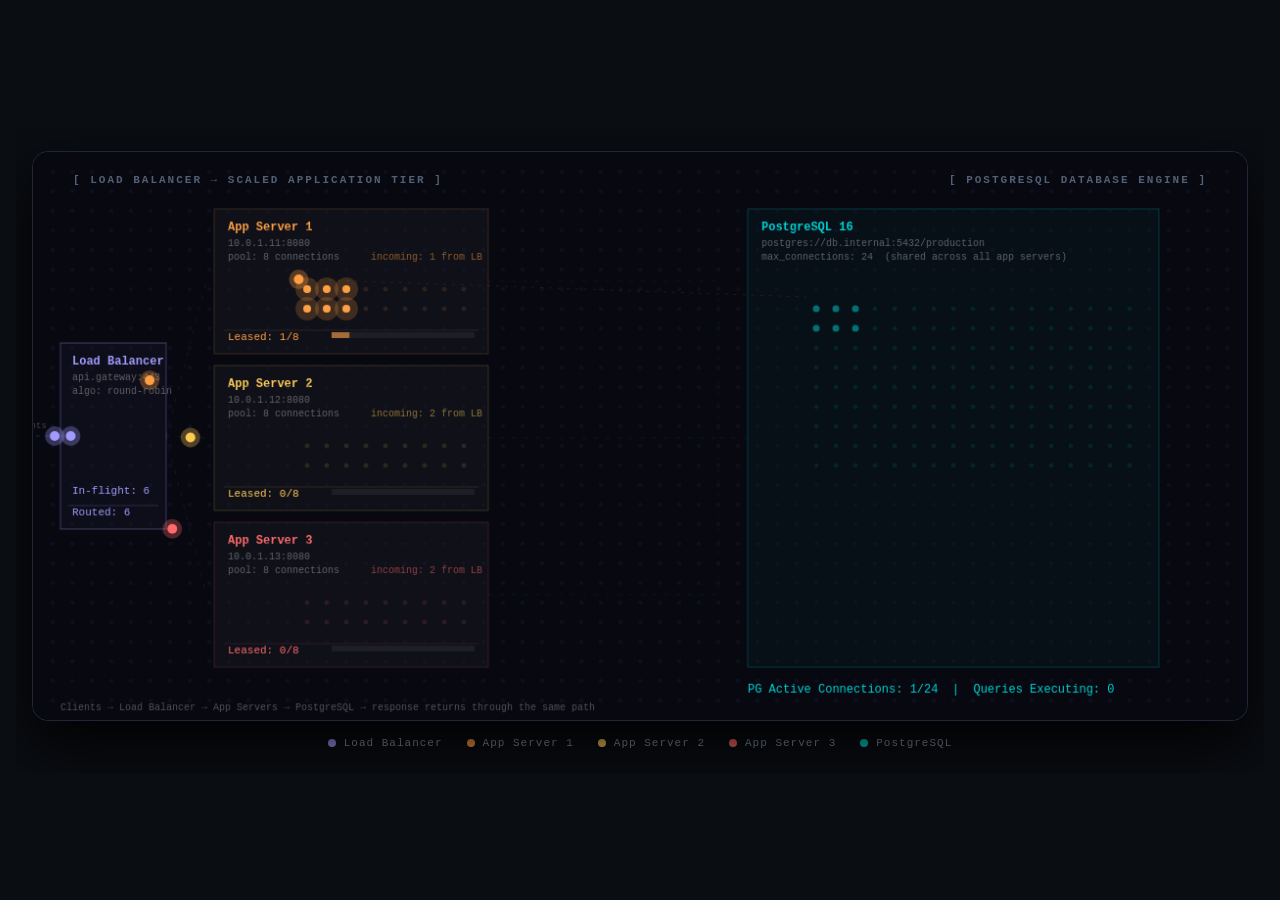
==== learnings/pg-connection-pool.html @ cda3aa51 "Simplify learnings page and expand canvas topics. Strip resume-style sections, add KRaft and Postgre" ====
<!DOCTYPE html>
<html lang="en">
<head>
    <meta charset="UTF-8">
    <meta name="viewport" content="width=device-width, initial-scale=1.0">
    <title>PostgreSQL Connection Pool</title>
    <style>
        * { margin: 0; padding: 0; box-sizing: border-box; }
        body, html {
            width: 100%; min-height: 100%;
            background-color: #0a0d12;
            display: flex; flex-direction: column; justify-content: center; align-items: center;
            font-family: "JetBrains Mono", "Courier New", Courier, monospace;
            color: #8b95a8;
            padding: 24px 16px;
            overflow-x: auto;
        }
        #canvas-container {
            position: relative;
            box-shadow: 0 25px 60px rgba(0, 0, 0, 0.9);
            border-radius: 16px;
            border: 1px solid #1f2736;
            max-width: 100%;
        }
        canvas { display: block; background: #070810; border-radius: 16px; max-width: 100%; height: auto; }
        .panel-header {
            position: absolute; color: #516075; font-size: 11px;
            font-weight: bold; letter-spacing: 2px; text-transform: uppercase;
        }
        .legend {
            margin-top: 16px; display: flex; gap: 24px; font-size: 11px;
            letter-spacing: 1px; flex-wrap: wrap; justify-content: center;
        }
        .legend-item { display: flex; align-items: center; gap: 8px; }
        .legend-dot { width: 8px; height: 8px; border-radius: 50%; }
    </style>
</head>
<body>

    <div id="canvas-container">
        <canvas id="pingPongCanvas"></canvas>
        <div class="panel-header" style="top: 22px; left: 40px;">[ Load Balancer → Scaled Application Tier ]</div>
        <div class="panel-header" style="top: 22px; right: 40px;">[ PostgreSQL Database Engine ]</div>
    </div>
    <div class="legend">
        <div class="legend-item"><span class="legend-dot" style="background:#a29bfe"></span> Load Balancer</div>
        <div class="legend-item"><span class="legend-dot" style="background:#ff9f43"></span> App Server 1</div>
        <div class="legend-item"><span class="legend-dot" style="background:#feca57"></span> App Server 2</div>
        <div class="legend-item"><span class="legend-dot" style="background:#ff6b6b"></span> App Server 3</div>
        <div class="legend-item"><span class="legend-dot" style="background:#00d2d3"></span> PostgreSQL</div>
    </div>

    <script>
        const canvas = document.getElementById('pingPongCanvas');
        const context = canvas.getContext('2d');

        const WIDTH = 1240;
        const HEIGHT = 580;
        canvas.width = WIDTH;
        canvas.height = HEIGHT;

        const spacing = 20;
        const dotRadius = 2.5;

        const NUM_SERVERS = 3;
        const POOL_PER_SERVER = 8;
        const PG_POOL_SIZE = NUM_SERVERS * POOL_PER_SERVER;

        const LB_COLOR = '#a29bfe';
        const LB_GLOW  = 'rgba(162, 155, 254, ';
        const SERVER_COLORS = ['#ff9f43', '#feca57', '#ff6b6b'];
        const SERVER_GLOW   = ['rgba(255, 159, 67, ', 'rgba(254, 202, 87, ', 'rgba(255, 107, 107, '];
        const PG_COLOR = '#00d2d3';
        const PG_GLOW  = 'rgba(0, 210, 211, ';

        const LB_BOX = { x: 28, y: 195, w: 108, h: 190, label: 'Load Balancer', host: 'api.gateway:443' };

        const SERVERS = [
            { id: 0, label: 'App Server 1', host: '10.0.1.11:8080', box: { x: 185, y: 58,  w: 280, h: 148 } },
            { id: 1, label: 'App Server 2', host: '10.0.1.12:8080', box: { x: 185, y: 218, w: 280, h: 148 } },
            { id: 2, label: 'App Server 3', host: '10.0.1.13:8080', box: { x: 185, y: 378, w: 280, h: 148 } },
        ];

        const PG_BOX = { x: 730, y: 58, w: 420, h: 468 };

        const serverPoolStates = SERVERS.map(() => new Array(POOL_PER_SERVER).fill(0));
        const pgPoolStates = new Array(PG_POOL_SIZE).fill(0);
        const inflightSlots = new Set();
        const networkPackets = [];

        let roundRobinIdx = 0;
        let lbTotalRouted = 0;
        let lbActiveRoutes = 0;

        function slotKey(serverId, localSlot) {
            return `${serverId}:${localSlot}`;
        }

        function globalSlotIndex(serverId, localSlot) {
            return serverId * POOL_PER_SERVER + localSlot;
        }

        function getLbIngress() {
            return { x: LB_BOX.x - 14, y: LB_BOX.y + LB_BOX.h / 2 };
        }

        function getLbCenter() {
            return { x: LB_BOX.x + LB_BOX.w / 2, y: LB_BOX.y + LB_BOX.h / 2 };
        }

        function getAppIngress(serverId) {
            const box = SERVERS[serverId].box;
            return { x: box.x, y: box.y + box.h / 2 };
        }

        function getAppSlotCoords(serverId, localIndex) {
            const box = SERVERS[serverId].box;
            const col = localIndex % 4;
            const row = Math.floor(localIndex / 4);
            return {
                x: box.x + 90 + col * 52,
                y: box.y + 72 + row * 38,
            };
        }

        function getPgSlotCoords(globalIndex) {
            const col = globalIndex % 6;
            const row = Math.floor(globalIndex / 6);
            return {
                x: PG_BOX.x + 60 + col * 58,
                y: PG_BOX.y + 90 + row * 48,
            };
        }

        class NetworkPacket {
            constructor(serverId, localSlot) {
                this.serverId = serverId;
                this.localSlot = localSlot;
                this.globalSlot = globalSlotIndex(serverId, localSlot);
                this.key = slotKey(serverId, localSlot);

                this.appCoords = getAppSlotCoords(serverId, localSlot);
                this.pgCoords = getPgSlotCoords(this.globalSlot);
                this.lbIngress = getLbIngress();
                this.lbCenter = getLbCenter();
                this.appIngress = getAppIngress(serverId);

                this.x = this.lbIngress.x;
                this.y = this.lbIngress.y;
                this.progress = 0;
                this.speed = 0.06;
                this.phase = 'INGRESS';
                this.dbTimer = Math.floor(Math.random() * 35) + 18;
                this._from = { ...this.lbIngress };
                this._to = { ...this.lbCenter };

                inflightSlots.add(this.key);
                lbActiveRoutes++;
            }

            get color() {
                if (this.phase === 'INGRESS' || this.phase === 'EGRESS') return LB_COLOR;
                if (this.phase === 'ROUTE' || this.phase === 'RETURN_ROUTE') return SERVER_COLORS[this.serverId];
                if (this.phase === 'PONG' || this.phase === 'RETURN') return PG_COLOR;
                return SERVER_COLORS[this.serverId];
            }

            get glow() {
                if (this.phase === 'INGRESS' || this.phase === 'EGRESS') return LB_GLOW;
                if (this.phase === 'PONG' || this.phase === 'RETURN') return PG_GLOW;
                return SERVER_GLOW[this.serverId];
            }

            _lerpSegment() {
                this.progress += this.speed;
                this.x = this._from.x + (this._to.x - this._from.x) * this.progress;
                this.y = this._from.y + (this._to.y - this._from.y) * this.progress;
                return this.progress >= 1;
            }

            _setSegment(from, to, phase, speed) {
                this._from = { ...from };
                this._to = { ...to };
                this.progress = 0;
                this.phase = phase;
                if (speed !== undefined) this.speed = speed;
            }

            _leasePool() {
                serverPoolStates[this.serverId][this.localSlot] = 1;
                pgPoolStates[this.globalSlot] = 1;
            }

            update() {
                if (this.phase === 'INGRESS') {
                    if (this._lerpSegment()) {
                        this._setSegment(this.lbCenter, this.appIngress, 'ROUTE', 0.045);
                    }
                } else if (this.phase === 'ROUTE') {
                    if (this._lerpSegment()) {
                        this._leasePool();
                        inflightSlots.delete(this.key);
                        this._setSegment(this.appIngress, this.appCoords, 'POOL', 0.08);
                    }
                } else if (this.phase === 'POOL') {
                    if (this._lerpSegment()) {
                        this._setSegment(this.appCoords, this.pgCoords, 'PING', 0.04 + Math.random() * 0.02);
                    }
                } else if (this.phase === 'PING') {
                    if (this._lerpSegment()) {
                        this.phase = 'DB_PROCESSING';
                        serverPoolStates[this.serverId][this.localSlot] = 2;
                        pgPoolStates[this.globalSlot] = 2;
                    }
                } else if (this.phase === 'DB_PROCESSING') {
                    this.dbTimer--;
                    if (this.dbTimer <= 0) {
                        this.phase = 'PONG';
                        this.progress = 0;
                        serverPoolStates[this.serverId][this.localSlot] = 3;
                        pgPoolStates[this.globalSlot] = 3;
                        this._setSegment(this.pgCoords, this.appCoords, 'PONG', 0.04 + Math.random() * 0.02);
                    }
                } else if (this.phase === 'PONG') {
                    if (this._lerpSegment()) {
                        this._setSegment(this.appCoords, this.appIngress, 'RETURN', 0.05);
                    }
                } else if (this.phase === 'RETURN') {
                    if (this._lerpSegment()) {
                        this._setSegment(this.appIngress, this.lbCenter, 'RETURN_ROUTE', 0.045);
                    }
                } else if (this.phase === 'RETURN_ROUTE') {
                    if (this._lerpSegment()) {
                        this._setSegment(this.lbCenter, this.lbIngress, 'EGRESS', 0.06);
                    }
                } else if (this.phase === 'EGRESS') {
                    if (this._lerpSegment()) {
                        serverPoolStates[this.serverId][this.localSlot] = 0;
                        pgPoolStates[this.globalSlot] = 0;
                        lbActiveRoutes--;
                        return false;
                    }
                }
                return true;
            }

            draw() {
                if (this.phase === 'DB_PROCESSING') return;

                context.beginPath();
                context.arc(this.x, this.y, 5, 0, Math.PI * 2);
                context.fillStyle = this.color;
                context.fill();

                context.beginPath();
                context.arc(this.x, this.y, 10, 0, Math.PI * 2);
                context.fillStyle = `${this.glow}0.3)`;
                context.fill();
            }
        }

        function drawLoadBalancer() {
            const { x, y, w, h, label, host } = LB_BOX;

            context.strokeStyle = 'rgba(162, 155, 254, 0.35)';
            context.lineWidth = 1;
            context.strokeRect(x, y, w, h);
            context.fillStyle = 'rgba(162, 155, 254, 0.04)';
            context.fillRect(x, y, w, h);

            context.font = 'bold 12px Courier New';
            context.fillStyle = LB_COLOR;
            context.fillText(label, x + 12, y + 22);

            context.font = '10px Courier New';
            context.fillStyle = 'rgba(255, 255, 255, 0.35)';
            context.fillText(host, x + 12, y + 38);
            context.fillText('algo: round-robin', x + 12, y + 52);

            const statsY = y + h - 14;
            context.strokeStyle = 'rgba(162, 155, 254, 0.2)';
            context.beginPath();
            context.moveTo(x + 8, statsY - 10);
            context.lineTo(x + w - 8, statsY - 10);
            context.stroke();

            context.font = '11px Courier New';
            context.fillStyle = LB_COLOR;
            context.fillText(`Routed: ${lbTotalRouted}`, x + 12, statsY);
            context.fillText(`In-flight: ${lbActiveRoutes}`, x + 12, statsY - 22);

            // Client ingress arrow
            const midY = y + h / 2;
            context.beginPath();
            context.strokeStyle = 'rgba(162, 155, 254, 0.2)';
            context.lineWidth = 1;
            context.setLineDash([4, 6]);
            context.moveTo(x - 55, midY);
            context.lineTo(x, midY);
            context.stroke();
            context.setLineDash([]);
            context.font = '9px Courier New';
            context.fillStyle = 'rgba(255, 255, 255, 0.25)';
            context.fillText('Clients', x - 52, midY - 8);

            // Fan-out to app servers
            const lbOutX = x + w;
            const lbCenter = getLbCenter();
            context.beginPath();
            context.strokeStyle = 'rgba(162, 155, 254, 0.1)';
            context.setLineDash([4, 8]);
            SERVERS.forEach(s => {
                const targetY = s.box.y + s.box.h / 2;
                context.moveTo(lbOutX, lbCenter.y);
                context.lineTo(s.box.x - 8, targetY);
            });
            context.stroke();
            context.setLineDash([]);
        }

        function drawServerBox(server) {
            const { box, label, host, id } = server;
            const color = SERVER_COLORS[id];
            const active = serverPoolStates[id].filter(s => s > 0).length;
            const pending = [...inflightSlots].filter(k => k.startsWith(`${id}:`)).length;
            const leasedLabel = `Leased: ${active}/${POOL_PER_SERVER}`;

            context.strokeStyle = `${color}33`;
            context.lineWidth = 1;
            context.strokeRect(box.x, box.y, box.w, box.h);
            context.fillStyle = 'rgba(255, 255, 255, 0.03)';
            context.fillRect(box.x, box.y, box.w, box.h);

            context.font = 'bold 12px Courier New';
            context.fillStyle = color;
            context.fillText(label, box.x + 14, box.y + 22);

            context.font = '10px Courier New';
            context.fillStyle = 'rgba(255, 255, 255, 0.35)';
            context.fillText(host, box.x + 14, box.y + 38);
            context.fillText(`pool: ${POOL_PER_SERVER} connections`, box.x + 14, box.y + 52);
            if (pending > 0) {
                context.fillStyle = `${color}88`;
                context.fillText(`incoming: ${pending} from LB`, box.x + 160, box.y + 52);
            }

            const statsY = box.y + box.h - 14;
            context.strokeStyle = `${color}22`;
            context.beginPath();
            context.moveTo(box.x + 10, statsY - 10);
            context.lineTo(box.x + box.w - 10, statsY - 10);
            context.stroke();

            context.font = '11px Courier New';
            context.fillStyle = color;
            context.fillText(leasedLabel, box.x + 14, statsY);

            const barX = box.x + 120;
            const barW = box.w - 134;
            const fillW = (active / POOL_PER_SERVER) * barW;
            context.fillStyle = 'rgba(255, 255, 255, 0.06)';
            context.fillRect(barX, statsY - 8, barW, 6);
            if (fillW > 0) {
                context.fillStyle = `${color}99`;
                context.fillRect(barX, statsY - 8, fillW, 6);
            }
        }

        function drawPgBox() {
            const { x, y, w, h } = PG_BOX;

            context.strokeStyle = 'rgba(0, 210, 211, 0.25)';
            context.lineWidth = 1;
            context.strokeRect(x, y, w, h);
            context.fillStyle = 'rgba(0, 210, 211, 0.03)';
            context.fillRect(x, y, w, h);

            context.font = 'bold 12px Courier New';
            context.fillStyle = PG_COLOR;
            context.fillText('PostgreSQL 16', x + 14, y + 22);

            context.font = '10px Courier New';
            context.fillStyle = 'rgba(255, 255, 255, 0.35)';
            context.fillText('postgres://db.internal:5432/production', x + 14, y + 38);
            context.fillText(`max_connections: ${PG_POOL_SIZE}  (shared across all app servers)`, x + 14, y + 52);

            const hubX = PG_BOX.x - 30;
            const hubY = PG_BOX.y + PG_BOX.h / 2;
            context.beginPath();
            context.strokeStyle = 'rgba(0, 210, 211, 0.08)';
            context.lineWidth = 1;
            context.setLineDash([4, 8]);
            SERVERS.forEach(s => {
                const midY = s.box.y + s.box.h / 2;
                context.moveTo(s.box.x + s.box.w, midY);
                context.lineTo(hubX, midY);
                context.lineTo(hubX, hubY);
            });
            context.lineTo(PG_BOX.x, hubY);
            context.stroke();
            context.setLineDash([]);
        }

        function drawMatrixDots() {
            for (let x = spacing; x < WIDTH; x += spacing) {
                for (let y = spacing; y < HEIGHT; y += spacing) {
                    let dotColor = 'rgba(26, 30, 50, 0.35)';
                    let radius = dotRadius;
                    let glow = 0;
                    let glowColor = '';

                    for (let s = 0; s < NUM_SERVERS; s++) {
                        const box = SERVERS[s].box;
                        if (x >= box.x + 70 && x <= box.x + box.w - 20 &&
                            y >= box.y + 60 && y <= box.y + box.h - 30) {
                            const col = Math.floor((x - (box.x + 90)) / 52);
                            const row = Math.floor((y - (box.y + 72)) / 38);
                            if (col >= 0 && col < 4 && row >= 0 && row < 2) {
                                const idx = col + row * 4;
                                const state = serverPoolStates[s][idx];
                                const baseColor = SERVER_COLORS[s];
                                if (state > 0) {
                                    dotColor = baseColor;
                                    radius = dotRadius + 1.5;
                                    glow = 0.2;
                                    glowColor = SERVER_GLOW[s];
                                } else {
                                    dotColor = `${baseColor}1f`;
                                }
                            }
                        }
                    }

                    if (x >= PG_BOX.x + 40 && x <= PG_BOX.x + PG_BOX.w - 30 &&
                        y >= PG_BOX.y + 78 && y <= PG_BOX.y + PG_BOX.h - 40) {
                        const col = Math.floor((x - (PG_BOX.x + 60)) / 58);
                        const row = Math.floor((y - (PG_BOX.y + 90)) / 48);
                        if (col >= 0 && col < 6 && row >= 0 && row < 4) {
                            const idx = col + row * 6;
                            if (idx < PG_POOL_SIZE) {
                                const state = pgPoolStates[idx];
                                if (state === 2) {
                                    dotColor = PG_COLOR;
                                    radius = dotRadius + 2;
                                    glow = 0.4;
                                    glowColor = PG_GLOW;
                                } else if (state > 0) {
                                    dotColor = 'rgba(0, 210, 211, 0.5)';
                                    radius = dotRadius + 1;
                                } else {
                                    dotColor = 'rgba(0, 210, 211, 0.1)';
                                }
                            }
                        }
                    }

                    if (glow > 0) {
                        context.beginPath();
                        context.arc(x, y, 12, 0, Math.PI * 2);
                        context.fillStyle = `${glowColor}${glow})`;
                        context.fill();
                    }

                    context.beginPath();
                    context.arc(x, y, radius, 0, Math.PI * 2);
                    context.fillStyle = dotColor;
                    context.fill();
                }
            }
        }

        function drawActiveWires() {
            pgPoolStates.forEach((state, globalIdx) => {
                if (state === 0) return;
                const serverId = Math.floor(globalIdx / POOL_PER_SERVER);
                const localSlot = globalIdx % POOL_PER_SERVER;
                const app = getAppSlotCoords(serverId, localSlot);
                const pg = getPgSlotCoords(globalIdx);

                context.beginPath();
                context.strokeStyle = state === 3
                    ? 'rgba(0, 210, 211, 0.12)'
                    : `${SERVER_GLOW[serverId]}0.12)`;
                context.lineWidth = 1;
                context.setLineDash([3, 6]);
                context.moveTo(app.x, app.y);
                context.lineTo(pg.x, pg.y);
                context.stroke();
                context.setLineDash([]);
            });
        }

        function pickServerAndSlot() {
            for (let i = 0; i < NUM_SERVERS; i++) {
                const sid = (roundRobinIdx + i) % NUM_SERVERS;
                for (let slot = 0; slot < POOL_PER_SERVER; slot++) {
                    const key = slotKey(sid, slot);
                    if (serverPoolStates[sid][slot] === 0 && !inflightSlots.has(key)) {
                        roundRobinIdx = (sid + 1) % NUM_SERVERS;
                        return { serverId: sid, localSlot: slot };
                    }
                }
            }
            return null;
        }

        function spawnQuery() {
            const pick = pickServerAndSlot();
            if (!pick) return;
            lbTotalRouted++;
            networkPackets.push(new NetworkPacket(pick.serverId, pick.localSlot));
        }

        function drawStats() {
            const y = HEIGHT - 28;
            const totalActive = pgPoolStates.filter(s => s > 0).length;
            const executing = pgPoolStates.filter(s => s === 2).length;

            context.font = '12px Courier New';
            context.fillStyle = PG_COLOR;
            context.fillText(
                `PG Active Connections: ${totalActive}/${PG_POOL_SIZE}  |  Queries Executing: ${executing}`,
                PG_BOX.x, y
            );

            context.font = '10px Courier New';
            context.fillStyle = 'rgba(255, 255, 255, 0.3)';
            context.fillText(
                'Clients → Load Balancer → App Servers → PostgreSQL → response returns through the same path',
                28, HEIGHT - 10
            );
        }

        function drawScene() {
            context.fillStyle = '#070810';
            context.fillRect(0, 0, WIDTH, HEIGHT);

            drawLoadBalancer();
            drawPgBox();
            SERVERS.forEach(drawServerBox);
            drawMatrixDots();
            drawActiveWires();

            if (Math.random() < 0.10) spawnQuery();

            for (let i = networkPackets.length - 1; i >= 0; i--) {
                if (!networkPackets[i].update()) {
                    networkPackets.splice(i, 1);
                } else {
                    networkPackets[i].draw();
                }
            }

            drawStats();
            requestAnimationFrame(drawScene);
        }

        drawScene();
    </script>
</body>
</html>
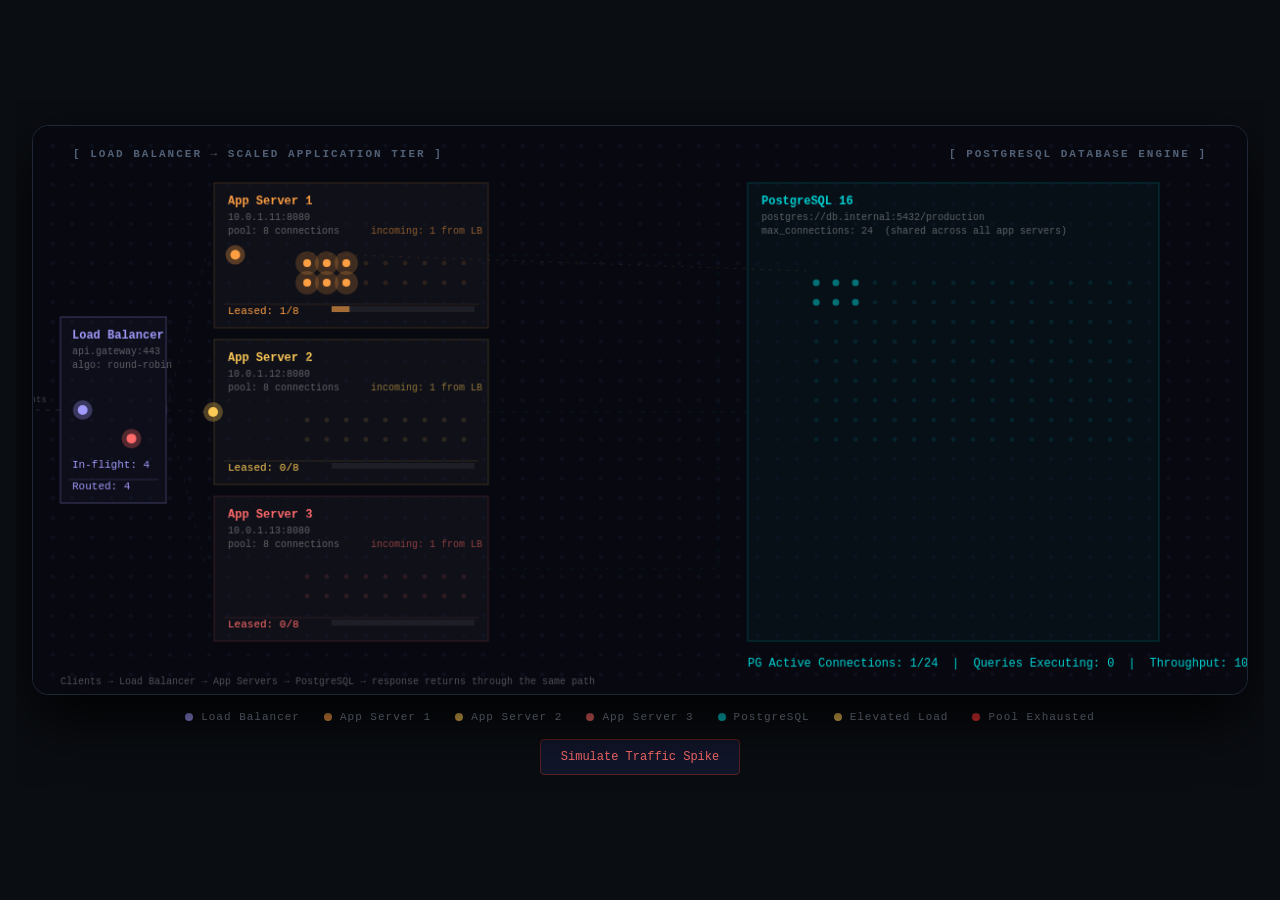
==== commit 497e227a: "Upgrade PostgreSQL pool visualizer and add Python async/await topic. Replace the connection pool can" ====
--- a/learnings/pg-connection-pool.html
+++ b/learnings/pg-connection-pool.html
@@ -33,6 +33,18 @@
         }
         .legend-item { display: flex; align-items: center; gap: 8px; }
         .legend-dot { width: 8px; height: 8px; border-radius: 50%; }
+        .controls-panel {
+            margin-top: 16px; display: flex; gap: 12px; flex-wrap: wrap; justify-content: center;
+        }
+        .action-btn {
+            padding: 10px 20px; background: #12162b; border: 1px solid #2a315c;
+            color: #8f9bb3; border-radius: 4px; cursor: pointer; font-family: inherit; font-size: 12px;
+        }
+        .action-btn:hover { background: #1a1f3d; color: #fff; }
+        .action-btn.danger { border-color: #5c2020; color: #ff6b6b; }
+        .action-btn.danger:hover { background: #2a1010; color: #ff3838; }
+        .action-btn.safe { border-color: #1a4a3a; color: #00d2d3; }
+        .action-btn.safe:hover { background: #0a2a22; color: #7efff5; }
     </style>
 </head>
 <body>
@@ -48,6 +60,11 @@
         <div class="legend-item"><span class="legend-dot" style="background:#feca57"></span> App Server 2</div>
         <div class="legend-item"><span class="legend-dot" style="background:#ff6b6b"></span> App Server 3</div>
         <div class="legend-item"><span class="legend-dot" style="background:#00d2d3"></span> PostgreSQL</div>
+        <div class="legend-item"><span class="legend-dot" style="background:#feca57"></span> Elevated Load</div>
+        <div class="legend-item"><span class="legend-dot" style="background:#ff3838"></span> Pool Exhausted</div>
+    </div>
+    <div class="controls-panel">
+        <button class="action-btn danger" onclick="triggerTrafficSpike()">Simulate Traffic Spike</button>
     </div>
 
     <script>
@@ -72,6 +89,13 @@
         const SERVER_GLOW   = ['rgba(255, 159, 67, ', 'rgba(254, 202, 87, ', 'rgba(255, 107, 107, '];
         const PG_COLOR = '#00d2d3';
         const PG_GLOW  = 'rgba(0, 210, 211, ';
+        const FAIL_COLOR = '#ff3838';
+        const FAIL_GLOW  = 'rgba(255, 56, 56, ';
+        const WARN_COLOR = '#feca57';
+        const RECOVER_COLOR = '#00d2d3';
+
+        const THRESHOLDS = { DEGRADED: 0.65, CRITICAL: 0.88 };
+        const SPIKE_DURATION = 260;
 
         const LB_BOX = { x: 28, y: 195, w: 108, h: 190, label: 'Load Balancer', host: 'api.gateway:443' };
 
@@ -87,10 +111,20 @@
         const pgPoolStates = new Array(PG_POOL_SIZE).fill(0);
         const inflightSlots = new Set();
         const networkPackets = [];
+        const lbQueue = [];
 
         let roundRobinIdx = 0;
         let lbTotalRouted = 0;
         let lbActiveRoutes = 0;
+        let lbDropped = 0;
+        let frameCount = 0;
+        let trafficSpikeActive = false;
+        let spikeFramesRemaining = 0;
+        let recovering = false;
+        let perfMultiplier = 1;
+        let systemState = 'HEALTHY';
+        let avgLatencyMs = 42;
+        let p99LatencyMs = 68;
 
         function slotKey(serverId, localSlot) {
             return `${serverId}:${localSlot}`;
@@ -98,6 +132,71 @@
 
         function globalSlotIndex(serverId, localSlot) {
             return serverId * POOL_PER_SERVER + localSlot;
+        }
+
+        function getPoolUtilization() {
+            const leased = serverPoolStates.flat().filter(s => s > 0).length + inflightSlots.size;
+            return leased / PG_POOL_SIZE;
+        }
+
+        function tickSpikeAndRecovery() {
+            if (trafficSpikeActive) {
+                spikeFramesRemaining--;
+                if (spikeFramesRemaining <= 0) {
+                    trafficSpikeActive = false;
+                    recovering = true;
+                }
+            }
+            if (recovering) {
+                const util = getPoolUtilization();
+                if (util < 0.45 && lbQueue.length === 0 && avgLatencyMs < 90) {
+                    recovering = false;
+                }
+            }
+        }
+
+        function updateSystemState() {
+            tickSpikeAndRecovery();
+            const util = getPoolUtilization();
+            const queuePressure = lbQueue.length / 6;
+
+            if (recovering) {
+                systemState = 'RECOVERING';
+            } else if (util >= THRESHOLDS.CRITICAL || queuePressure >= 1) {
+                systemState = 'CRITICAL';
+            } else if (util >= THRESHOLDS.DEGRADED || queuePressure >= 0.35) {
+                systemState = 'DEGRADED';
+            } else {
+                systemState = 'HEALTHY';
+            }
+
+            const pressure = Math.min(1, Math.max(util, lbQueue.length / 8));
+            if (recovering) {
+                perfMultiplier = 0.6 + (1 - pressure) * 0.4;
+            } else if (systemState === 'CRITICAL') {
+                perfMultiplier = 0.4 + (1 - pressure) * 0.2;
+            } else if (systemState === 'DEGRADED') {
+                perfMultiplier = 0.7 + (1 - pressure) * 0.2;
+            } else {
+                perfMultiplier = 1;
+            }
+
+            const targetAvg = recovering ? 55 + util * 80
+                : systemState === 'CRITICAL' ? 320 + lbQueue.length * 25
+                : systemState === 'DEGRADED' ? 95 + util * 180
+                : 42;
+            const decay = recovering ? 0.08 : 0.04;
+            avgLatencyMs += (targetAvg - avgLatencyMs) * decay;
+            p99LatencyMs += ((targetAvg * 1.8) - p99LatencyMs) * decay;
+        }
+
+        function isBlinkOn() {
+            return Math.floor(frameCount / 18) % 2 === 0;
+        }
+
+        function getLatencyMultiplier() {
+            const util = getPoolUtilization();
+            return 1 + util * 2.5 + (trafficSpikeActive ? 1.5 : 0) + lbQueue.length * 0.08;
         }
 
         function getLbIngress() {
@@ -132,6 +231,14 @@
             };
         }
 
+        function triggerTrafficSpike() {
+            if (trafficSpikeActive || recovering) return;
+            trafficSpikeActive = true;
+            spikeFramesRemaining = SPIKE_DURATION;
+            recovering = false;
+            for (let i = 0; i < 4; i++) attemptSpawn(true);
+        }
+
         class NetworkPacket {
             constructor(serverId, localSlot) {
                 this.serverId = serverId;
@@ -150,7 +257,8 @@
                 this.progress = 0;
                 this.speed = 0.06;
                 this.phase = 'INGRESS';
-                this.dbTimer = Math.floor(Math.random() * 35) + 18;
+                this.dbTimer = Math.floor((Math.random() * 35 + 18) * getLatencyMultiplier());
+                this.dbAccum = 0;
                 this._from = { ...this.lbIngress };
                 this._to = { ...this.lbCenter };
 
@@ -172,7 +280,7 @@
             }
 
             _lerpSegment() {
-                this.progress += this.speed;
+                this.progress += this.speed * perfMultiplier;
                 this.x = this._from.x + (this._to.x - this._from.x) * this.progress;
                 this.y = this._from.y + (this._to.y - this._from.y) * this.progress;
                 return this.progress >= 1;
@@ -213,7 +321,11 @@
                         pgPoolStates[this.globalSlot] = 2;
                     }
                 } else if (this.phase === 'DB_PROCESSING') {
-                    this.dbTimer--;
+                    this.dbAccum += perfMultiplier;
+                    while (this.dbAccum >= 1) {
+                        this.dbTimer--;
+                        this.dbAccum -= 1;
+                    }
                     if (this.dbTimer <= 0) {
                         this.phase = 'PONG';
                         this.progress = 0;
@@ -259,10 +371,82 @@
             }
         }
 
+        function updateLbQueue() {
+            const ingress = getLbIngress();
+            for (let i = lbQueue.length - 1; i >= 0; i--) {
+                const req = lbQueue[i];
+                req.wait++;
+                req.x += 0.15 * perfMultiplier;
+                req.y = ingress.y + Math.sin(req.wait * 0.08 + i) * 4;
+
+                if (req.wait >= req.maxWait) {
+                    lbQueue.splice(i, 1);
+                    lbDropped++;
+                    continue;
+                }
+
+                const pick = pickServerAndSlot();
+                if (pick) {
+                    lbQueue.splice(i, 1);
+                    lbTotalRouted++;
+                    networkPackets.push(new NetworkPacket(pick.serverId, pick.localSlot));
+                }
+            }
+        }
+
+        function drawLbQueue() {
+            lbQueue.forEach((req, i) => {
+                const blink = isBlinkOn();
+                const x = Math.min(req.x, getLbCenter().x - 10);
+                context.beginPath();
+                context.arc(x, req.y - i * 3, blink ? 5 : 4, 0, Math.PI * 2);
+                context.fillStyle = blink ? FAIL_COLOR : 'rgba(255, 56, 56, 0.45)';
+                context.fill();
+                if (blink) {
+                    context.beginPath();
+                    context.arc(x, req.y - i * 3, 12, 0, Math.PI * 2);
+                    context.fillStyle = 'rgba(255, 56, 56, 0.2)';
+                    context.fill();
+                }
+            });
+        }
+
+        function drawAlertBanner() {
+            if (systemState === 'HEALTHY') return;
+
+            let label, color, metrics;
+            if (systemState === 'RECOVERING') {
+                label = '↻ RECOVERING — spike ended · draining pools · latency normalizing';
+                color = RECOVER_COLOR;
+                metrics = `avg latency: ${Math.round(avgLatencyMs)}ms  ·  throughput: ${(perfMultiplier * 100).toFixed(0)}%  ·  in-flight: ${networkPackets.length}`;
+            } else if (systemState === 'CRITICAL') {
+                const blink = isBlinkOn();
+                label = '⚠ POOL EXHAUSTED — high latency · requests queuing';
+                color = blink ? FAIL_COLOR : 'rgba(255, 80, 80, 0.7)';
+                metrics = `avg: ${Math.round(avgLatencyMs)}ms  ·  queued: ${lbQueue.length}  ·  dropped: ${lbDropped}`;
+            } else {
+                label = '⚠ ELEVATED LOAD — slower response times';
+                color = WARN_COLOR;
+                metrics = `avg latency: ${Math.round(avgLatencyMs)}ms  ·  pool use: ${(getPoolUtilization() * 100).toFixed(0)}%`;
+            }
+
+            context.font = 'bold 11px Courier New';
+            context.fillStyle = color;
+            context.fillText(label, WIDTH / 2 - context.measureText(label).width / 2, 18);
+
+            context.font = '10px Courier New';
+            context.fillStyle = systemState === 'RECOVERING' ? 'rgba(0, 210, 211, 0.7)' : 'rgba(255, 255, 255, 0.4)';
+            context.fillText(metrics, WIDTH / 2 - context.measureText(metrics).width / 2, 34);
+        }
+
         function drawLoadBalancer() {
             const { x, y, w, h, label, host } = LB_BOX;
-
-            context.strokeStyle = 'rgba(162, 155, 254, 0.35)';
+            const borderColor = systemState === 'CRITICAL' && isBlinkOn() ? FAIL_COLOR
+                : systemState === 'RECOVERING' ? 'rgba(0, 210, 211, 0.4)'
+                : systemState === 'DEGRADED' ? 'rgba(254, 202, 87, 0.35)'
+                : 'rgba(162, 155, 254, 0.35)';
+
+            context.strokeStyle = borderColor;
             context.lineWidth = 1;
             context.strokeRect(x, y, w, h);
             context.fillStyle = 'rgba(162, 155, 254, 0.04)';
@@ -288,11 +472,14 @@
             context.fillStyle = LB_COLOR;
             context.fillText(`Routed: ${lbTotalRouted}`, x + 12, statsY);
             context.fillText(`In-flight: ${lbActiveRoutes}`, x + 12, statsY - 22);
-
-            // Client ingress arrow
+            if (lbQueue.length > 0) {
+                context.fillStyle = systemState === 'CRITICAL' && isBlinkOn() ? FAIL_COLOR : WARN_COLOR;
+                context.fillText(`Queue: ${lbQueue.length}`, x + 12, statsY - 44);
+            }
+
             const midY = y + h / 2;
             context.beginPath();
-            context.strokeStyle = 'rgba(162, 155, 254, 0.2)';
+            context.strokeStyle = trafficSpikeActive ? 'rgba(254, 202, 87, 0.35)' : 'rgba(162, 155, 254, 0.2)';
             context.lineWidth = 1;
             context.setLineDash([4, 6]);
             context.moveTo(x - 55, midY);
@@ -300,14 +487,17 @@
             context.stroke();
             context.setLineDash([]);
             context.font = '9px Courier New';
-            context.fillStyle = 'rgba(255, 255, 255, 0.25)';
-            context.fillText('Clients', x - 52, midY - 8);
-
-            // Fan-out to app servers
+            context.fillStyle = trafficSpikeActive ? WARN_COLOR : 'rgba(255, 255, 255, 0.25)';
+            const clientLabel = trafficSpikeActive
+                ? `Spike ${Math.ceil(spikeFramesRemaining / 60)}s`
+                : recovering ? 'Recovering' : 'Clients';
+            context.fillText(clientLabel, x - 52, midY - 8);
+
             const lbOutX = x + w;
             const lbCenter = getLbCenter();
             context.beginPath();
             context.strokeStyle = 'rgba(162, 155, 254, 0.1)';
+            context.lineWidth = 1;
             context.setLineDash([4, 8]);
             SERVERS.forEach(s => {
                 const targetY = s.box.y + s.box.h / 2;
@@ -321,11 +511,13 @@
         function drawServerBox(server) {
             const { box, label, host, id } = server;
             const color = SERVER_COLORS[id];
+            const saturated = serverPoolStates[id].filter(s => s > 0).length >= POOL_PER_SERVER;
             const active = serverPoolStates[id].filter(s => s > 0).length;
             const pending = [...inflightSlots].filter(k => k.startsWith(`${id}:`)).length;
             const leasedLabel = `Leased: ${active}/${POOL_PER_SERVER}`;
-
-            context.strokeStyle = `${color}33`;
+            const showFail = systemState === 'CRITICAL' && saturated;
+
+            context.strokeStyle = showFail && isBlinkOn() ? FAIL_COLOR : `${color}33`;
             context.lineWidth = 1;
             context.strokeRect(box.x, box.y, box.w, box.h);
             context.fillStyle = 'rgba(255, 255, 255, 0.03)';
@@ -339,6 +531,10 @@
             context.fillStyle = 'rgba(255, 255, 255, 0.35)';
             context.fillText(host, box.x + 14, box.y + 38);
             context.fillText(`pool: ${POOL_PER_SERVER} connections`, box.x + 14, box.y + 52);
+            if (saturated && systemState === 'CRITICAL') {
+                context.fillStyle = isBlinkOn() ? FAIL_COLOR : 'rgba(255, 100, 100, 0.7)';
+                context.fillText('POOL FULL', box.x + 200, box.y + 38);
+            }
             if (pending > 0) {
                 context.fillStyle = `${color}88`;
                 context.fillText(`incoming: ${pending} from LB`, box.x + 160, box.y + 52);
@@ -361,15 +557,19 @@
             context.fillStyle = 'rgba(255, 255, 255, 0.06)';
             context.fillRect(barX, statsY - 8, barW, 6);
             if (fillW > 0) {
-                context.fillStyle = `${color}99`;
+                context.fillStyle = saturated && systemState === 'CRITICAL' ? `${FAIL_COLOR}99` : `${color}99`;
                 context.fillRect(barX, statsY - 8, fillW, 6);
             }
         }
 
         function drawPgBox() {
             const { x, y, w, h } = PG_BOX;
-
-            context.strokeStyle = 'rgba(0, 210, 211, 0.25)';
+            const util = getPoolUtilization();
+            const stressed = systemState === 'CRITICAL' && util >= THRESHOLDS.CRITICAL;
+
+            context.strokeStyle = stressed && isBlinkOn() ? FAIL_COLOR
+                : systemState === 'RECOVERING' ? 'rgba(0, 210, 211, 0.35)'
+                : 'rgba(0, 210, 211, 0.25)';
             context.lineWidth = 1;
             context.strokeRect(x, y, w, h);
             context.fillStyle = 'rgba(0, 210, 211, 0.03)';
@@ -383,6 +583,13 @@
             context.fillStyle = 'rgba(255, 255, 255, 0.35)';
             context.fillText('postgres://db.internal:5432/production', x + 14, y + 38);
             context.fillText(`max_connections: ${PG_POOL_SIZE}  (shared across all app servers)`, x + 14, y + 52);
+            if (stressed) {
+                context.fillStyle = 'rgba(255, 100, 100, 0.7)';
+                context.fillText('query backlog building', x + 14, y + 66);
+            } else if (systemState === 'RECOVERING') {
+                context.fillStyle = 'rgba(0, 210, 211, 0.6)';
+                context.fillText('draining backlog · latency falling', x + 14, y + 66);
+            }
 
             const hubX = PG_BOX.x - 30;
             const hubY = PG_BOX.y + PG_BOX.h / 2;
@@ -402,6 +609,9 @@
         }
 
         function drawMatrixDots() {
+            const critical = systemState === 'CRITICAL';
+            const blink = isBlinkOn();
+
             for (let x = spacing; x < WIDTH; x += spacing) {
                 for (let y = spacing; y < HEIGHT; y += spacing) {
                     let dotColor = 'rgba(26, 30, 50, 0.35)';
@@ -420,10 +630,10 @@
                                 const state = serverPoolStates[s][idx];
                                 const baseColor = SERVER_COLORS[s];
                                 if (state > 0) {
-                                    dotColor = baseColor;
+                                    dotColor = critical && blink ? FAIL_COLOR : baseColor;
+                                    glowColor = critical ? FAIL_GLOW : SERVER_GLOW[s];
                                     radius = dotRadius + 1.5;
                                     glow = 0.2;
-                                    glowColor = SERVER_GLOW[s];
                                 } else {
                                     dotColor = `${baseColor}1f`;
                                 }
@@ -440,10 +650,10 @@
                             if (idx < PG_POOL_SIZE) {
                                 const state = pgPoolStates[idx];
                                 if (state === 2) {
-                                    dotColor = PG_COLOR;
+                                    dotColor = critical && blink ? FAIL_COLOR : PG_COLOR;
                                     radius = dotRadius + 2;
                                     glow = 0.4;
-                                    glowColor = PG_GLOW;
+                                    glowColor = critical ? FAIL_GLOW : PG_GLOW;
                                 } else if (state > 0) {
                                     dotColor = 'rgba(0, 210, 211, 0.5)';
                                     radius = dotRadius + 1;
@@ -504,9 +714,23 @@
             return null;
         }
 
-        function spawnQuery() {
+        function attemptSpawn(force) {
+            if (recovering && !force) return;
+            const rate = trafficSpikeActive ? 0.22 : 0.10;
+            if (!force && Math.random() >= rate) return;
+
             const pick = pickServerAndSlot();
-            if (!pick) return;
+            if (!pick) {
+                if (lbQueue.length >= 6) return;
+                const ingress = getLbIngress();
+                lbQueue.push({
+                    x: ingress.x - 20 - lbQueue.length * 6,
+                    y: ingress.y,
+                    wait: 0,
+                    maxWait: 100 + Math.floor(Math.random() * 60),
+                });
+                return;
+            }
             lbTotalRouted++;
             networkPackets.push(new NetworkPacket(pick.serverId, pick.localSlot));
         }
@@ -517,21 +741,29 @@
             const executing = pgPoolStates.filter(s => s === 2).length;
 
             context.font = '12px Courier New';
-            context.fillStyle = PG_COLOR;
+            context.fillStyle = systemState === 'RECOVERING' ? RECOVER_COLOR
+                : systemState === 'CRITICAL' ? FAIL_COLOR : PG_COLOR;
             context.fillText(
-                `PG Active Connections: ${totalActive}/${PG_POOL_SIZE}  |  Queries Executing: ${executing}`,
+                `PG Active Connections: ${totalActive}/${PG_POOL_SIZE}  |  Queries Executing: ${executing}  |  Throughput: ${(perfMultiplier * 100).toFixed(0)}%`,
                 PG_BOX.x, y
             );
 
             context.font = '10px Courier New';
             context.fillStyle = 'rgba(255, 255, 255, 0.3)';
-            context.fillText(
-                'Clients → Load Balancer → App Servers → PostgreSQL → response returns through the same path',
-                28, HEIGHT - 10
-            );
+            const statusLine = systemState === 'HEALTHY'
+                ? 'Clients → Load Balancer → App Servers → PostgreSQL → response returns through the same path'
+                : systemState === 'RECOVERING'
+                ? 'Spike subsided — in-flight requests completing, pools freeing up, latency returning to normal'
+                : systemState === 'CRITICAL'
+                ? 'Pools near capacity — packets moving slower, some requests waiting at the load balancer'
+                : 'Elevated traffic — response times increasing';
+            context.fillText(statusLine, 28, HEIGHT - 10);
         }
 
         function drawScene() {
+            frameCount++;
+            updateSystemState();
+
             context.fillStyle = '#070810';
             context.fillRect(0, 0, WIDTH, HEIGHT);
 
@@ -540,8 +772,10 @@
             SERVERS.forEach(drawServerBox);
             drawMatrixDots();
             drawActiveWires();
-
-            if (Math.random() < 0.10) spawnQuery();
+            drawLbQueue();
+
+            attemptSpawn(false);
+            updateLbQueue();
 
             for (let i = networkPackets.length - 1; i >= 0; i--) {
                 if (!networkPackets[i].update()) {
@@ -551,6 +785,7 @@
                 }
             }
 
+            drawAlertBanner();
             drawStats();
             requestAnimationFrame(drawScene);
         }
